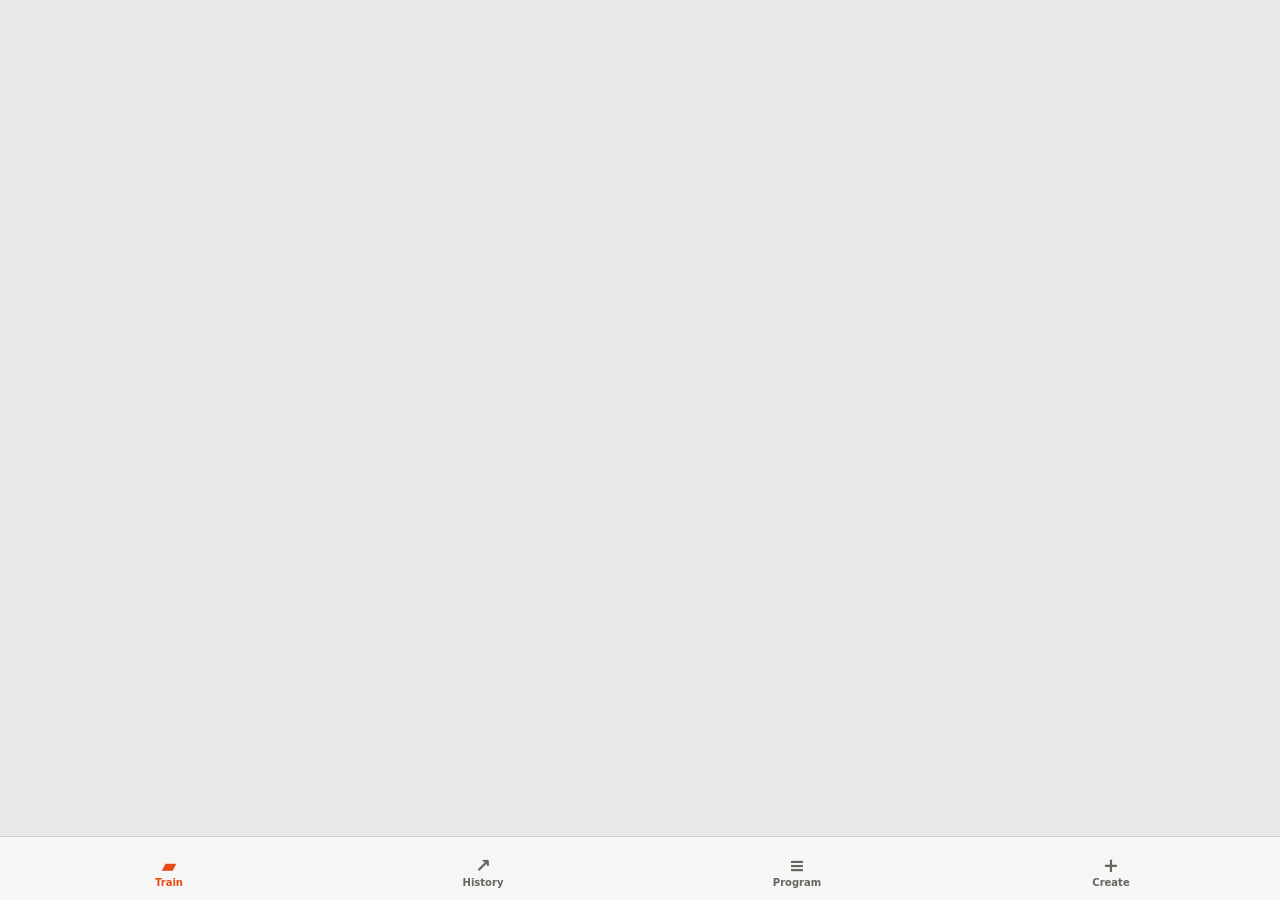
==== index.html @ 85c0b632 "Anthony Gym Tracker: exact artifact port + Create page + Apps Script backend" ====
<!doctype html>
<html lang="en">
<head>
<meta charset="utf-8">
<meta name="viewport" content="width=device-width, initial-scale=1, viewport-fit=cover">
<meta name="theme-color" content="#e84b16">
<title>Anthony Gym Tracker</title>
<link rel="stylesheet" href="styles.css">
</head>
<body>
<div class="app-shell">
  <main id="main"></main>
  <nav class="bottom-nav" aria-label="Primary">
    <button type="button" data-tab="train" class="active"><span class="nav-mark">▰</span>Train</button>
    <button type="button" data-tab="history"><span class="nav-mark">↗</span>History</button>
    <button type="button" data-tab="program"><span class="nav-mark">≡</span>Program</button>
    <button type="button" data-tab="create"><span class="nav-mark">+</span>Create</button>
  </nav>
</div>
<div id="toast-root"></div>
<script src="app.js"></script>
</body>
</html>
---- styles.css ----
:root {
  color-scheme: light dark;
  --bg: #e7e9e6;
  --surface: #f7f8f6;
  --surface-strong: #ffffff;
  --text: #101211;
  --dim: #626762;
  --border: #cdd1cc;
  --accent: #e84b16;
  --accent-ink: #ffffff;
  --metal: #202421;
  --metal-2: #303530;
  --success: #218354;
  --radius: 10px;
  --space-surface: var(--surface);
  --space-surface-alt: var(--surface-strong);
  --space-muted: var(--dim);
  --space-border: var(--border);
  --space-accent: var(--accent);
}

@media (prefers-color-scheme: dark) {
  :root {
    --bg: #101211;
    --surface: #191c1a;
    --surface-strong: #222623;
    --text: #f7f8f6;
    --dim: #9fa59f;
    --border: #343a35;
    --accent: #ff5c20;
    --accent-ink: #101211;
    --metal: #080a09;
    --metal-2: #262a27;
    --success: #39a66b;
  }
}

* { box-sizing: border-box; }
html { background: var(--bg); }
body { margin: 0; min-width: 320px; background: var(--bg); color: var(--text); font-family: ui-sans-serif, system-ui, -apple-system, BlinkMacSystemFont, "Segoe UI", sans-serif; }
button, input { font: inherit; }
button { -webkit-tap-highlight-color: transparent; }

.app-shell { min-height: 100vh; background: var(--bg); padding-bottom: calc(78px + env(safe-area-inset-bottom)); }
main { width: 100%; max-width: 980px; margin: 0 auto; padding-top: max(12px, env(safe-area-inset-top)); }

.next-hero { margin: 0 12px; padding: 22px 20px 20px; color: #f7f8f6; background: var(--metal); border-radius: 4px 4px 18px 4px; position: relative; overflow: hidden; }
.next-hero::after { content: ""; position: absolute; inset: 0 0 auto auto; width: 86px; height: 7px; background: var(--accent); }
.hero-metal, .page-title > span, .section-heading span, .live-hero .live-dot + span { font-size: 11px; font-weight: 850; letter-spacing: .16em; }
.hero-metal { color: #aeb5af; margin-bottom: 26px; }
.next-hero h1, .live-hero h1, .page-title h1 { margin: 0; letter-spacing: -.055em; line-height: .9; font-stretch: condensed; font-weight: 900; }
.next-hero h1 { font-size: clamp(58px, 18vw, 86px); text-transform: uppercase; }
.hero-emphasis { color: #c5cac6; font-size: 16px; margin: 12px 0 25px; }
.hero-stats { display: flex; gap: 28px; border-top: 1px solid #383e39; padding: 15px 0; }
.hero-stats div { display: flex; align-items: baseline; gap: 6px; }
.hero-stats strong { font-size: 26px; }
.hero-stats span { color: #aeb5af; font-size: 12px; text-transform: uppercase; letter-spacing: .08em; }

.primary-button { width: 100%; min-height: 54px; border: 0; border-radius: 7px; background: var(--accent); color: var(--accent-ink); font-weight: 900; font-size: 15px; letter-spacing: .025em; cursor: pointer; }
.primary-button:disabled { opacity: .6; }
.primary-button--light { background: #f7f8f6; color: #111311; }

.section-heading { display: flex; justify-content: space-between; align-items: flex-end; padding: 28px 16px 10px; gap: 16px; }
.section-heading span { color: var(--accent); }
.section-heading h2 { margin: 2px 0 0; font-size: 24px; letter-spacing: -.035em; }
.section-heading > p { margin: 0 0 2px; text-align: right; color: var(--dim); font-size: 12px; max-width: 120px; }
.preview-list { margin: 0 12px; border-top: 2px solid var(--text); }
.preview-row { display: grid; grid-template-columns: 34px minmax(0, 1fr) 52px; align-items: center; min-height: 62px; border-bottom: 1px solid var(--border); }
.preview-index { color: var(--dim); font-weight: 800; font-size: 11px; }
.preview-row > div:nth-child(2) { min-width: 0; display: flex; flex-direction: column; padding: 8px 8px 8px 0; }
.preview-row strong { font-size: 14px; line-height: 1.25; }
.preview-row span:not(.preview-index) { color: var(--dim); font-size: 11px; margin-top: 3px; }
.preview-weight { text-align: right; display: flex; flex-direction: column; }
.preview-weight strong { font-size: 19px; font-variant-numeric: tabular-nums; }
.alternate-button { width: calc(100% - 24px); margin: 20px 12px 4px; border: 0; border-top: 1px solid var(--border); background: transparent; color: var(--text); min-height: 62px; display: flex; align-items: center; justify-content: space-between; text-align: left; cursor: pointer; }
.alternate-button span { color: var(--dim); font-size: 13px; }
.alternate-button strong { color: var(--accent); }

.live-hero { margin: 0 12px 20px; padding: 19px 18px; color: #f7f8f6; background: var(--metal); border-radius: 4px 4px 16px 4px; display: flex; align-items: flex-end; justify-content: space-between; gap: 12px; }
.live-hero > div:first-child { font-size: 10px; font-weight: 800; letter-spacing: .13em; color: #b8bdb9; }
.live-dot { display: inline-block; width: 7px; height: 7px; border-radius: 50%; background: var(--accent); margin-right: 5px; box-shadow: 0 0 0 4px rgba(255,92,32,.13); }
.live-hero h1 { color: #fff; font-size: 44px; text-transform: uppercase; margin-top: 14px; }
.live-hero p { margin: 7px 0 0; color: #aeb4af; font-size: 12px; letter-spacing: 0; font-weight: 500; }
.set-progress { display: flex; align-items: baseline; white-space: nowrap; }
.set-progress strong { color: #fff; font-size: 30px; }
.set-progress span { color: #949b95; font-size: 12px; }
.exercise-stack { padding: 0 12px; }
.exercise-log { background: var(--surface); margin-bottom: 12px; border-top: 3px solid var(--text); }
.exercise-head { display: grid; grid-template-columns: 30px minmax(0,1fr) minmax(70px, auto); gap: 8px; align-items: center; padding: 13px 12px 11px; }
.exercise-index { font-size: 11px; font-weight: 850; color: var(--accent); align-self: start; padding-top: 3px; }
.exercise-title h2 { margin: 0; font-size: 15px; line-height: 1.2; letter-spacing: -.015em; }
.exercise-title p { color: var(--dim); margin: 4px 0 0; font-size: 11px; }
.working-weight { text-align: right; display: flex; flex-direction: column; max-width: 105px; }
.working-weight strong { font-size: 14px; }
.working-weight span { color: var(--dim); font-size: 9px; line-height: 1.2; margin-top: 3px; }
.set-headings, .set-row { display: grid; grid-template-columns: 38px 1fr 1fr 44px; gap: 7px; align-items: center; }
.set-headings { border-top: 1px solid var(--border); color: var(--dim); font-size: 9px; font-weight: 850; letter-spacing: .12em; padding: 8px 10px 5px; }
.set-row { padding: 5px 10px; border-top: 1px solid var(--border); min-height: 52px; }
.set-number { display: grid; place-items: center; width: 27px; height: 27px; background: var(--metal-2); color: #fff; font-size: 11px; font-weight: 850; clip-path: polygon(0 0,100% 0,100% 76%,76% 100%,0 100%); }
.set-row--done .set-number { background: var(--success); }
.field-label { background: var(--bg); border: 1px solid transparent; min-height: 38px; display: grid; grid-template-columns: 1fr auto; align-items: end; padding: 4px 7px 3px; }
.field-label:focus-within { border-color: var(--accent); background: var(--surface-strong); }
.field-label span { grid-column: 2; grid-row: 1; color: var(--dim); font-size: 9px; padding-bottom: 4px; }
.field-label input { grid-column: 1; grid-row: 1; min-width: 0; width: 100%; appearance: textfield; border: 0; outline: 0; background: transparent; color: var(--text); font-weight: 800; font-size: 17px; font-variant-numeric: tabular-nums; }
.field-label input::-webkit-inner-spin-button { display: none; }
.save-state { min-width: 40px; color: var(--success); font-size: 8px; font-weight: 900; letter-spacing: .08em; text-align: right; }
.spinner { display: inline-block; width: 12px; height: 12px; border: 2px solid var(--border); border-top-color: var(--accent); border-radius: 50%; animation: spin .7s linear infinite; }
@keyframes spin { to { transform: rotate(360deg); } }
@media (prefers-reduced-motion: reduce) { .spinner { animation: none; } }
.finish-dock { margin: 18px 12px 8px; padding: 18px; background: var(--surface); border-top: 3px solid var(--accent); }
.finish-dock > p { margin: 0 0 13px; color: var(--dim); font-size: 12px; line-height: 1.45; }
.error-text { color: #c83f35 !important; margin-top: 10px !important; }

.page-section { padding: 0 12px 18px; }
.page-title { padding: 26px 5px 22px; border-bottom: 2px solid var(--text); }
.page-title > span { color: var(--accent); }
.page-title h1 { font-size: clamp(42px, 13vw, 66px); margin-top: 12px; max-width: 650px; }
.page-title p { margin: 12px 0 0; color: var(--dim); max-width: 650px; font-size: 14px; line-height: 1.5; }
.history-row { display: grid; grid-template-columns: 32px 1fr auto auto; gap: 12px; align-items: center; min-height: 72px; border-bottom: 1px solid var(--border); }
.history-number { font-size: 10px; color: var(--accent); font-weight: 850; }
.history-main, .history-metric { display: flex; flex-direction: column; }
.history-main strong { font-size: 15px; }
.history-main span, .history-metric span { font-size: 10px; color: var(--dim); margin-top: 3px; }
.history-metric { text-align: right; min-width: 42px; }
.history-metric strong { font-size: 16px; font-variant-numeric: tabular-nums; }
.rule-strip { margin: 16px 0; padding: 13px 14px; background: var(--metal); color: #f7f8f6; display: flex; flex-wrap: wrap; justify-content: space-between; gap: 4px 12px; font-size: 12px; }
.rule-strip span { color: #b8bdb9; }
.program-block { border-bottom: 1px solid var(--border); }
.program-toggle { width: 100%; border: 0; background: transparent; color: var(--text); padding: 16px 3px; display: flex; align-items: center; justify-content: space-between; text-align: left; cursor: pointer; }
.program-toggle > div { display: flex; flex-direction: column; }
.program-toggle strong { font-size: 20px; }
.program-toggle span { color: var(--dim); font-size: 12px; margin-top: 2px; }
.program-toggle > span { color: var(--accent); font-size: 24px; font-weight: 500; }
.setting-list { background: var(--surface); }
.setting-row { display: grid; grid-template-columns: minmax(0, 1fr) 68px 58px 42px; gap: 7px; align-items: end; padding: 12px 10px; border-top: 1px solid var(--border); }
.setting-name { min-width: 0; display: flex; flex-direction: column; align-self: center; }
.setting-name strong { font-size: 12px; line-height: 1.25; }
.setting-name span { color: var(--dim); font-size: 9px; margin-top: 3px; }
.setting-row label { display: flex; flex-direction: column; }
.setting-row label span { color: var(--dim); font-size: 8px; font-weight: 800; text-transform: uppercase; margin-bottom: 3px; }
.setting-row input { width: 100%; min-width: 0; height: 34px; background: var(--bg); color: var(--text); border: 1px solid var(--border); padding: 0 6px; font-size: 13px; font-weight: 750; }
.setting-row button { height: 34px; border: 0; background: var(--metal-2); color: #fff; font-size: 10px; font-weight: 850; cursor: pointer; }

.content-empty { min-height: 70vh; display: flex; flex-direction: column; justify-content: center; padding: 30px 24px; }
.content-empty > span { color: var(--accent); font-size: 22px; font-weight: 900; }
.content-empty h1 { margin: 10px 0 8px; font-size: 42px; max-width: 420px; line-height: .98; letter-spacing: -.05em; }
.content-empty p { color: var(--dim); max-width: 420px; line-height: 1.5; }
.content-empty .primary-button { max-width: 220px; margin-top: 18px; }
.toast { position: fixed; z-index: 20; top: max(12px, env(safe-area-inset-top)); left: 50%; transform: translateX(-50%); width: calc(100% - 32px); max-width: 520px; min-height: 48px; padding: 10px 13px; border: 1px solid #48504a; background: #1b211d; color: #fff; box-shadow: 0 10px 30px rgba(0,0,0,.25); display: flex; justify-content: space-between; align-items: center; text-align: left; font-size: 13px; font-weight: 750; cursor: pointer; }
.toast span { font-size: 20px; color: #aeb5af; }
.bottom-nav { position: fixed; z-index: 10; bottom: 0; left: 0; right: 0; min-height: calc(64px + env(safe-area-inset-bottom)); padding: 6px 12px env(safe-area-inset-bottom); display: grid; grid-template-columns: repeat(4, 1fr); background: color-mix(in srgb, var(--surface) 94%, transparent); border-top: 1px solid var(--border); backdrop-filter: blur(14px); }
.bottom-nav button { border: 0; background: transparent; color: var(--dim); display: flex; flex-direction: column; justify-content: center; align-items: center; gap: 2px; font-size: 10px; font-weight: 800; cursor: pointer; }
.bottom-nav button.active { color: var(--accent); }
.nav-mark { font-size: 19px; line-height: 1; font-weight: 900; }

@media (min-width: 760px) {
  main { padding-top: max(24px, env(safe-area-inset-top)); }
  .next-hero { padding: 34px; }
  .next-hero h1 { font-size: 92px; }
  .preview-list { display: grid; grid-template-columns: 1fr 1fr; column-gap: 30px; border-top: 2px solid var(--text); }
  .preview-row:nth-child(2) { border-top: 0; }
  .exercise-stack { display: grid; grid-template-columns: 1fr 1fr; gap: 14px; align-items: start; }
  .exercise-log { margin-bottom: 0; }
  .finish-dock { max-width: 500px; margin-left: auto; margin-right: 12px; }
  .history-list { display: grid; grid-template-columns: 1fr 1fr; gap: 0 28px; }
  .setting-row { grid-template-columns: minmax(220px,1fr) 100px 86px 60px; }
}

/* ---------- Create page (same visual language) ---------- */
.create-form { margin: 0 12px; }
.create-field { display: flex; flex-direction: column; margin-bottom: 12px; }
.create-field > span { color: var(--dim); font-size: 10px; font-weight: 850; text-transform: uppercase; letter-spacing: .1em; margin-bottom: 6px; }
.create-field input { height: 48px; background: var(--surface); border: 1px solid var(--border); color: var(--text); padding: 0 12px; font-size: 16px; font-weight: 700; border-radius: 7px; }
.create-field input:focus { outline: 0; border-color: var(--accent); }
.builder-card { background: var(--surface); border-top: 3px solid var(--text); margin-bottom: 12px; padding: 12px; }
.builder-card--new { border-top-color: var(--accent); }
.builder-head { display: flex; align-items: center; justify-content: space-between; margin-bottom: 10px; }
.builder-head strong { font-size: 13px; letter-spacing: .06em; color: var(--accent); font-weight: 900; }
.builder-actions { display: flex; gap: 4px; }
.builder-actions button { width: 34px; height: 34px; border: 0; background: var(--metal-2); color: #fff; font-size: 15px; font-weight: 900; cursor: pointer; border-radius: 5px; }
.builder-actions button.danger { background: transparent; color: #c83f35; font-size: 18px; }
.builder-grid { display: grid; grid-template-columns: 1fr 1fr; gap: 8px; }
.builder-grid label { display: flex; flex-direction: column; }
.builder-grid label.wide { grid-column: 1 / -1; }
.builder-grid label > span { color: var(--dim); font-size: 9px; font-weight: 800; text-transform: uppercase; letter-spacing: .08em; margin-bottom: 4px; }
.builder-grid input { height: 42px; background: var(--bg); border: 1px solid var(--border); color: var(--text); padding: 0 10px; font-size: 15px; font-weight: 750; border-radius: 5px; }
.builder-grid input:focus { outline: 0; border-color: var(--accent); }
.add-exercise { width: 100%; min-height: 52px; margin: 4px 0 16px; border: 2px dashed var(--border); background: transparent; color: var(--accent); font-weight: 900; font-size: 14px; cursor: pointer; border-radius: 7px; }
.create-save { margin: 0 0 8px; }
.program-delete { border: 0; background: transparent; color: #c83f35; font-size: 12px; font-weight: 800; cursor: pointer; padding: 8px 3px; text-align: left; }
.program-blockhead { display: flex; align-items: center; justify-content: space-between; gap: 8px; }
.program-blockhead .program-toggle { flex: 1; }

/* ---------- Create page (same visual language) ---------- */
.create-form { margin: 0 12px; }
.create-field { display: flex; flex-direction: column; margin-bottom: 12px; }
.create-field > span { color: var(--dim); font-size: 10px; font-weight: 850; text-transform: uppercase; letter-spacing: .1em; margin-bottom: 6px; }
.create-field input { height: 48px; background: var(--surface); border: 1px solid var(--border); color: var(--text); padding: 0 12px; font-size: 16px; font-weight: 700; border-radius: 7px; }
.create-field input:focus { outline: 0; border-color: var(--accent); }
.builder-card { background: var(--surface); border-top: 3px solid var(--text); margin-bottom: 12px; padding: 12px; }
.builder-head { display: flex; align-items: center; justify-content: space-between; margin-bottom: 10px; }
.builder-head strong { font-size: 13px; letter-spacing: .06em; color: var(--accent); font-weight: 900; }
.builder-actions { display: flex; gap: 4px; }
.builder-actions button { width: 34px; height: 34px; border: 0; background: var(--metal-2); color: #fff; font-size: 15px; font-weight: 900; cursor: pointer; border-radius: 5px; }
.builder-actions button.danger { background: transparent; color: #c83f35; font-size: 18px; }
.builder-grid { display: grid; grid-template-columns: 1fr 1fr; gap: 8px; }
.builder-grid label { display: flex; flex-direction: column; }
.builder-grid label.wide { grid-column: 1 / -1; }
.builder-grid label > span { color: var(--dim); font-size: 9px; font-weight: 800; text-transform: uppercase; letter-spacing: .08em; margin-bottom: 4px; }
.builder-grid input { height: 42px; background: var(--bg); border: 1px solid var(--border); color: var(--text); padding: 0 10px; font-size: 15px; font-weight: 750; border-radius: 5px; }
.builder-grid input:focus { outline: 0; border-color: var(--accent); }
.add-exercise { width: 100%; min-height: 52px; margin: 4px 0 16px; border: 2px dashed var(--border); background: transparent; color: var(--accent); font-weight: 900; font-size: 14px; cursor: pointer; border-radius: 7px; }
.create-save { margin: 0 0 8px; }
.program-delete { border: 0; background: transparent; color: #c83f35; font-size: 12px; font-weight: 800; cursor: pointer; padding: 10px 3px; text-align: left; }
.program-blockhead { display: flex; align-items: center; justify-content: space-between; gap: 8px; }
.program-blockhead .program-toggle { flex: 1; }
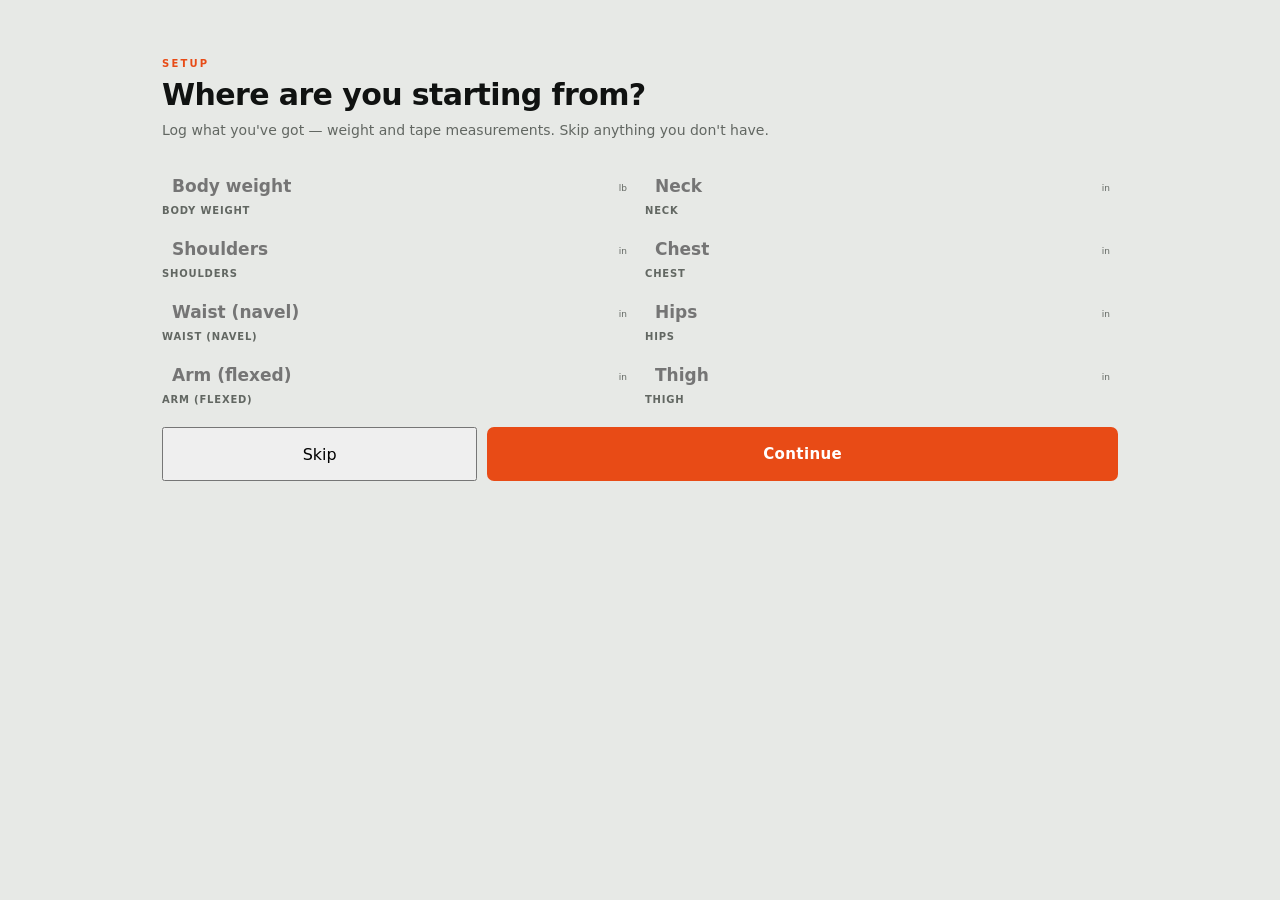
==== commit 74e2bfd1: "Standalone on-device mode + Body tab: onboarding, weekly check-ins, coach analysis - LocalStorage ba" ====
--- a/index.html
+++ b/index.html
@@ -12,6 +12,7 @@
   <main id="main"></main>
   <nav class="bottom-nav" aria-label="Primary">
     <button type="button" data-tab="train" class="active"><span class="nav-mark">▰</span>Train</button>
+    <button type="button" data-tab="body"><span class="nav-mark">◉</span>Body</button>
     <button type="button" data-tab="history"><span class="nav-mark">↗</span>History</button>
     <button type="button" data-tab="program"><span class="nav-mark">≡</span>Program</button>
     <button type="button" data-tab="create"><span class="nav-mark">+</span>Create</button>
--- a/styles.css
+++ b/styles.css
@@ -98,6 +98,10 @@
 .set-row { padding: 5px 10px; border-top: 1px solid var(--border); min-height: 52px; }
 .set-number { display: grid; place-items: center; width: 27px; height: 27px; background: var(--metal-2); color: #fff; font-size: 11px; font-weight: 850; clip-path: polygon(0 0,100% 0,100% 76%,76% 100%,0 100%); }
 .set-row--done .set-number { background: var(--success); }
+.set-row--warmup { opacity: .8; }
+.set-row--warmup .set-number { background: var(--dim); font-size: 10px; }
+.warmup-static { font-size: 15px; font-weight: 800; font-variant-numeric: tabular-nums; }
+.warmup-static span { color: var(--dim); font-size: 9px; margin-left: 3px; font-weight: 600; }
 .field-label { background: var(--bg); border: 1px solid transparent; min-height: 38px; display: grid; grid-template-columns: 1fr auto; align-items: end; padding: 4px 7px 3px; }
 .field-label:focus-within { border-color: var(--accent); background: var(--surface-strong); }
 .field-label span { grid-column: 2; grid-row: 1; color: var(--dim); font-size: 9px; padding-bottom: 4px; }
@@ -148,7 +152,8 @@
 .content-empty .primary-button { max-width: 220px; margin-top: 18px; }
 .toast { position: fixed; z-index: 20; top: max(12px, env(safe-area-inset-top)); left: 50%; transform: translateX(-50%); width: calc(100% - 32px); max-width: 520px; min-height: 48px; padding: 10px 13px; border: 1px solid #48504a; background: #1b211d; color: #fff; box-shadow: 0 10px 30px rgba(0,0,0,.25); display: flex; justify-content: space-between; align-items: center; text-align: left; font-size: 13px; font-weight: 750; cursor: pointer; }
 .toast span { font-size: 20px; color: #aeb5af; }
-.bottom-nav { position: fixed; z-index: 10; bottom: 0; left: 0; right: 0; min-height: calc(64px + env(safe-area-inset-bottom)); padding: 6px 12px env(safe-area-inset-bottom); display: grid; grid-template-columns: repeat(4, 1fr); background: color-mix(in srgb, var(--surface) 94%, transparent); border-top: 1px solid var(--border); backdrop-filter: blur(14px); }
+.bottom-nav { position: fixed; z-index: 10; bottom: 0; left: 0; right: 0; min-height: calc(64px + env(safe-area-inset-bottom)); padding: 6px 12px env(safe-area-inset-bottom); display: grid; grid-template-columns: repeat(5, 1fr); background: color-mix(in srgb, var(--surface) 94%, transparent); border-top: 1px solid var(--border); backdrop-filter: blur(14px); }
+body.onboarding .bottom-nav { display: none; }
 .bottom-nav button { border: 0; background: transparent; color: var(--dim); display: flex; flex-direction: column; justify-content: center; align-items: center; gap: 2px; font-size: 10px; font-weight: 800; cursor: pointer; }
 .bottom-nav button.active { color: var(--accent); }
 .nav-mark { font-size: 19px; line-height: 1; font-weight: 900; }
@@ -214,3 +219,57 @@
 .program-delete { border: 0; background: transparent; color: #c83f35; font-size: 12px; font-weight: 800; cursor: pointer; padding: 10px 3px; text-align: left; }
 .program-blockhead { display: flex; align-items: center; justify-content: space-between; gap: 8px; }
 .program-blockhead .program-toggle { flex: 1; }
+
+/* ---- onboarding ---- */
+.ob { padding-top: 34px; }
+.ob-kicker { font-size: 10px; font-weight: 900; letter-spacing: .22em; color: var(--accent); margin-bottom: 8px; }
+.ob h1 { font-size: 30px; letter-spacing: -.02em; margin: 0 0 8px; }
+.ob-sub { color: var(--dim); font-size: 14px; line-height: 1.5; margin: 0 0 22px; }
+.ob-row { display: grid; grid-template-columns: 1fr 2fr; gap: 10px; margin-top: 22px; }
+.goal-picks { display: grid; gap: 10px; margin-bottom: 20px; }
+.goal-pick { text-align: left; background: var(--surface); border: 2px solid var(--border); border-radius: 9px; padding: 16px; cursor: pointer; color: var(--text); display: flex; flex-direction: column; gap: 4px; }
+.goal-pick strong { font-size: 17px; }
+.goal-pick span { color: var(--dim); font-size: 13px; }
+.goal-pick.selected { border-color: var(--accent); background: color-mix(in srgb, var(--accent) 10%, var(--surface)); }
+.deadline-row { margin-bottom: 22px; display: flex; flex-direction: column; gap: 8px; }
+.deadline-row label { font-size: 13px; font-weight: 800; }
+.deadline-row label em { color: var(--dim); font-style: normal; font-weight: 500; }
+.deadline-row input { height: 48px; background: var(--surface); border: 1px solid var(--border); color: var(--text); padding: 0 12px; font-size: 16px; border-radius: 7px; color-scheme: dark; }
+
+/* ---- measurements ---- */
+.meas-grid { display: grid; grid-template-columns: 1fr 1fr; gap: 10px; margin-bottom: 6px; }
+.meas-cell { display: flex; flex-direction: column; gap: 4px; }
+.meas-cap { font-size: 10px; font-weight: 800; text-transform: uppercase; letter-spacing: .08em; color: var(--dim); }
+.checkin, .insights, .goal-card, .meas-history { background: var(--surface); border-top: 3px solid var(--text); padding: 16px 14px; margin-bottom: 14px; }
+.checkin h3, .insights h3, .meas-history h3 { margin: 0 0 6px; font-size: 16px; letter-spacing: -.01em; }
+.checkin .dim, .meas-history .dim { color: var(--dim); font-size: 12px; margin: 0 0 12px; }
+.checkin-date { display: flex; align-items: center; gap: 10px; margin-bottom: 12px; font-size: 13px; font-weight: 800; }
+.checkin-date input { height: 42px; background: var(--bg); border: 1px solid var(--border); color: var(--text); padding: 0 10px; font-size: 15px; border-radius: 5px; color-scheme: dark; }
+.checkin .primary-button { margin-top: 12px; }
+.mh-row { border-top: 1px solid var(--border); padding: 10px 0; }
+.mh-date { font-size: 11px; font-weight: 900; letter-spacing: .08em; color: var(--accent); margin-bottom: 6px; }
+.mh-bit { display: inline-block; font-size: 12px; color: var(--dim); margin: 0 10px 4px 0; }
+.mh-bit strong { color: var(--text); font-size: 13px; }
+
+/* ---- goal card + insights ---- */
+.goal-card-top { display: flex; align-items: baseline; justify-content: space-between; gap: 8px; margin-bottom: 10px; flex-wrap: wrap; }
+.goal-badge { background: var(--accent); color: #fff; font-size: 13px; font-weight: 900; padding: 6px 12px; border-radius: 20px; }
+.goal-deadline { font-size: 12px; color: var(--dim); font-weight: 700; }
+.goal-edit { padding: 8px 0; font-size: 12px; }
+.goal-form { display: grid; gap: 8px; }
+.goal-form select, .goal-form input { height: 46px; background: var(--bg); border: 1px solid var(--border); color: var(--text); padding: 0 10px; font-size: 15px; border-radius: 5px; color-scheme: dark; }
+.insight { border-left: 4px solid var(--dim); padding: 10px 12px; margin-top: 10px; background: var(--bg); border-radius: 0 6px 6px 0; }
+.insight strong { display: block; font-size: 13px; margin-bottom: 3px; }
+.insight p { margin: 0; font-size: 12.5px; line-height: 1.5; color: var(--dim); }
+.insight--good { border-color: var(--success); }
+.insight--good strong { color: var(--success); }
+.insight--warn { border-color: #e0a030; }
+.insight--warn strong { color: #e0a030; }
+.insight--info { border-color: var(--accent); }
+.insight--info strong { color: var(--accent); }
+
+/* ---- weekly nudge ---- */
+.checkin-nudge { display: flex; align-items: center; justify-content: space-between; gap: 12px; background: color-mix(in srgb, var(--accent) 14%, var(--surface)); border: 1px solid var(--accent); border-radius: 9px; padding: 14px; margin: 0 0 18px; }
+.checkin-nudge strong { display: block; font-size: 14px; margin-bottom: 2px; }
+.checkin-nudge span { font-size: 12px; color: var(--dim); }
+.nudge-btn { width: auto; padding: 10px 18px; margin: 0; flex-shrink: 0; }
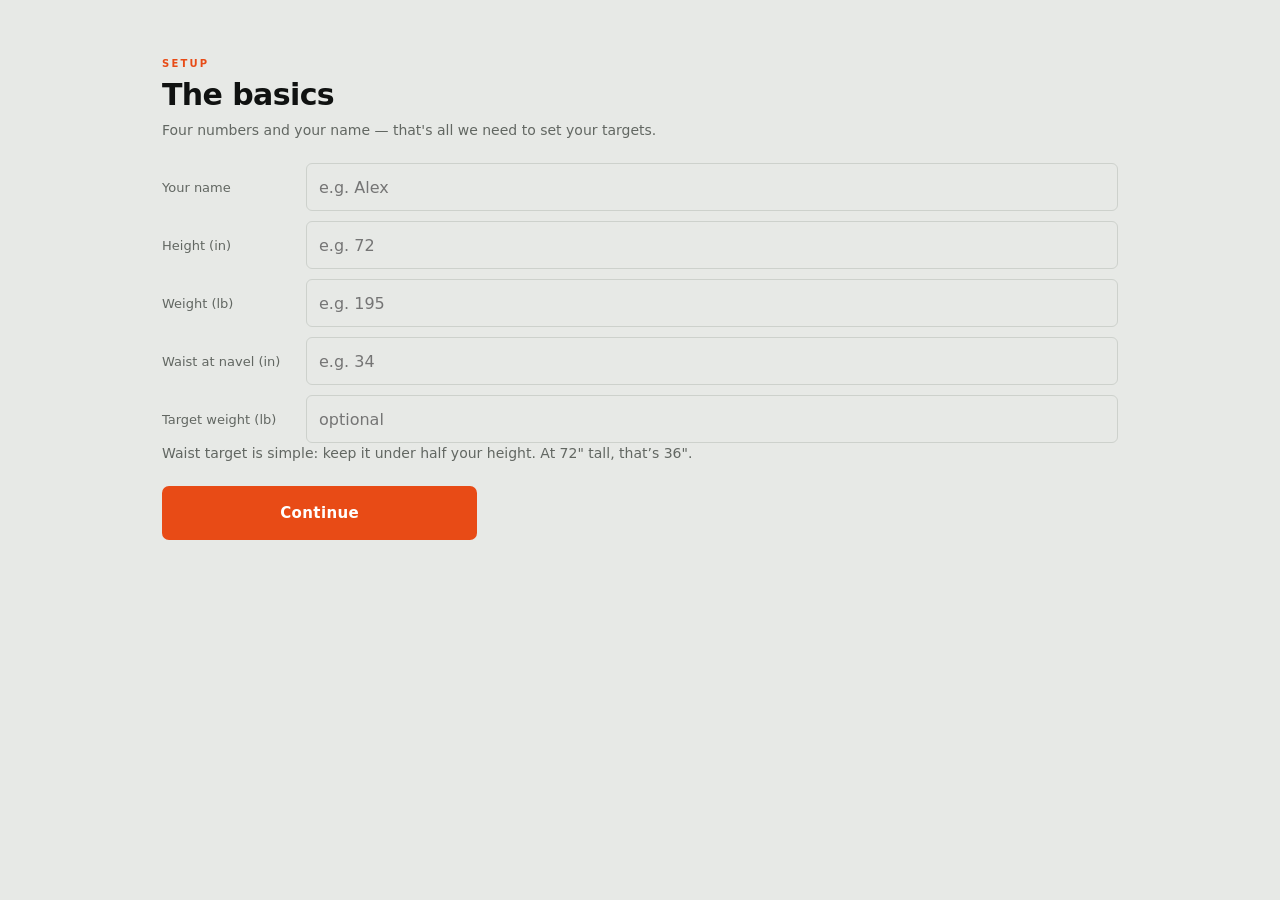
==== commit 82151fba: "Home dashboard: 10K challenge, waist-to-height target, simplified intake - New Home landing tab: wel" ====
--- a/index.html
+++ b/index.html
@@ -11,7 +11,8 @@
 <div class="app-shell">
   <main id="main"></main>
   <nav class="bottom-nav" aria-label="Primary">
-    <button type="button" data-tab="train" class="active"><span class="nav-mark">▰</span>Train</button>
+    <button type="button" data-tab="home" class="active"><span class="nav-mark">⌂</span>Home</button>
+    <button type="button" data-tab="train"><span class="nav-mark">▰</span>Train</button>
     <button type="button" data-tab="body"><span class="nav-mark">◉</span>Body</button>
     <button type="button" data-tab="history"><span class="nav-mark">↗</span>History</button>
     <button type="button" data-tab="program"><span class="nav-mark">≡</span>Program</button>
--- a/styles.css
+++ b/styles.css
@@ -273,3 +273,70 @@
 .checkin-nudge strong { display: block; font-size: 14px; margin-bottom: 2px; }
 .checkin-nudge span { font-size: 12px; color: var(--dim); }
 .nudge-btn { width: auto; padding: 10px 18px; margin: 0; flex-shrink: 0; }
+.mh-actions { display: flex; gap: 16px; margin-top: 8px; }
+.mh-link { border: 0; background: transparent; color: var(--accent); font-size: 12px; font-weight: 800; cursor: pointer; padding: 6px 0; }
+.mh-link.mh-danger { color: #c83f35; }
+.mh-link.mh-save { color: var(--success); }
+.mh-edit { display: grid; grid-template-columns: 1fr 1fr; gap: 8px; margin-top: 8px; }
+.mh-edit-field { display: flex; flex-direction: column; gap: 4px; font-size: 10px; font-weight: 800; text-transform: uppercase; letter-spacing: .06em; color: var(--dim); }
+.mh-edit-field input { height: 42px; background: var(--bg); border: 1px solid var(--border); color: var(--text); padding: 0 10px; font-size: 15px; font-weight: 700; border-radius: 5px; }
+.tweaks { background: var(--surface); border-top: 3px solid var(--accent); padding: 16px 14px; margin-bottom: 14px; }
+.tweaks h3 { margin: 0 0 6px; font-size: 16px; letter-spacing: -.01em; }
+.tweak { border-left: 4px solid var(--accent); padding: 10px 12px; margin-top: 10px; background: var(--bg); border-radius: 0 6px 6px 0; }
+.tweak strong { display: block; font-size: 13px; margin-bottom: 3px; color: var(--accent); }
+.tweak p { margin: 0; font-size: 12.5px; line-height: 1.5; color: var(--dim); }
+.account { background: var(--surface); border-top: 3px solid var(--text); padding: 16px 14px; margin-bottom: 14px; }
+.account h3 { margin: 0 0 6px; font-size: 16px; letter-spacing: -.01em; }
+.account .dim { color: var(--dim); font-size: 12px; margin: 0 0 12px; }
+.account-row { display: flex; align-items: center; gap: 10px; margin-bottom: 12px; font-size: 13px; font-weight: 800; }
+.account-row input { flex: 1; height: 42px; background: var(--bg); border: 1px solid var(--border); color: var(--text); padding: 0 10px; font-size: 15px; border-radius: 5px; }
+.partner-row { display: flex; align-items: center; justify-content: space-between; border-top: 1px solid var(--border); padding: 10px 0; }
+.partner-row strong { display: block; font-size: 14px; }
+.partner-row span { font-size: 12px; color: var(--dim); }
+.partner-form { display: grid; gap: 8px; margin-top: 12px; }
+.partner-form input { height: 46px; background: var(--bg); border: 1px solid var(--border); color: var(--text); padding: 0 12px; font-size: 15px; border-radius: 5px; }
+.account-send { margin-top: 12px; }
+.last-sent { margin-top: 8px !important; }
+
+/* ---------------- Home dashboard ---------------- */
+.dash-hero { margin: 0 12px; padding: 22px 20px 20px; color: #f7f8f6; background: var(--metal); border-radius: 4px 4px 18px 4px; position: relative; overflow: hidden; }
+.dash-hero::after { content: ""; position: absolute; inset: 0 0 auto auto; width: 86px; height: 7px; background: var(--accent); }
+.dash-hero h1 { margin: 10px 0 0; font-size: clamp(40px, 12vw, 64px); letter-spacing: -.04em; line-height: .95; font-weight: 900; text-transform: uppercase; }
+.dash-hero p { margin: 10px 0 0; color: #aeb5af; font-size: 13px; }
+.dash-grid { display: grid; gap: 12px; margin: 14px 12px 0; }
+.dash-card { background: var(--metal-2); border-radius: 14px; padding: 18px; color: #f7f8f6; }
+.dash-card h2 { margin: 8px 0 6px; font-size: 24px; letter-spacing: -.02em; }
+.dash-card .dim { color: #aeb5af; }
+.dash-kicker { font-size: 11px; font-weight: 900; letter-spacing: .14em; color: var(--accent); }
+.dash-stats { display: flex; gap: 22px; margin: 14px 0 4px; }
+.dash-stat { display: flex; flex-direction: column; }
+.dash-stat strong { font-size: 24px; }
+.dash-stat span { font-size: 11px; text-transform: uppercase; letter-spacing: .08em; color: #aeb5af; }
+.dash-actions { display: flex; gap: 10px; margin-top: 14px; flex-wrap: wrap; align-items: center; }
+.dash-card .ghost-button { color: #f7f8f6; border: 1px solid #4a504b; text-decoration: none; display: inline-block; text-align: center; }
+.progress-track { height: 8px; background: #101211; border-radius: 6px; margin-top: 12px; overflow: hidden; }
+.progress-fill { height: 100%; background: var(--accent); border-radius: 6px; }
+.weight-big { display: flex; align-items: baseline; gap: 6px; margin: 8px 0 4px; }
+.weight-big strong { font-size: 44px; letter-spacing: -.03em; }
+.weight-big span { color: #aeb5af; font-size: 14px; }
+.challenge-form { margin-top: 14px; display: grid; gap: 10px; border-top: 1px solid #4a504b; padding-top: 14px; }
+.cf-row { display: flex; align-items: center; gap: 12px; }
+.cf-row > span { width: 64px; flex: none; font-size: 12px; text-transform: uppercase; letter-spacing: .08em; color: #aeb5af; }
+.cf-row input, .cf-row select { flex: 1; height: 44px; background: #101211; border: 1px solid #4a504b; color: #f7f8f6; padding: 0 10px; font-size: 15px; border-radius: 6px; color-scheme: dark; }
+.challenge-list { margin-top: 14px; border-top: 1px solid #4a504b; padding-top: 6px; }
+.challenge-row { display: flex; align-items: center; gap: 10px; padding: 8px 0; font-size: 13px; border-bottom: 1px solid #383e39; }
+.challenge-row:last-child { border-bottom: none; }
+.challenge-row span:first-child { color: #aeb5af; }
+.challenge-row strong.done { color: #7ee2a0; }
+.challenge-row strong.tried { color: #e8c547; }
+.challenge-row span:last-child { margin-left: auto; color: #aeb5af; }
+@media (min-width: 760px) {
+  .dash-grid { grid-template-columns: 1fr 1fr; }
+  .dash-hero { padding: 30px 34px; }
+}
+
+/* ---------------- Onboarding simple intake ---------------- */
+.ob-simple { display: grid; gap: 10px; margin-top: 8px; }
+.ob-field { display: flex; align-items: center; gap: 12px; }
+.ob-field > span { width: 132px; flex: none; font-size: 13px; color: var(--dim); }
+.ob-field input { flex: 1; height: 48px; background: var(--bg); border: 1px solid var(--border); color: var(--text); padding: 0 12px; font-size: 16px; border-radius: 6px; }
